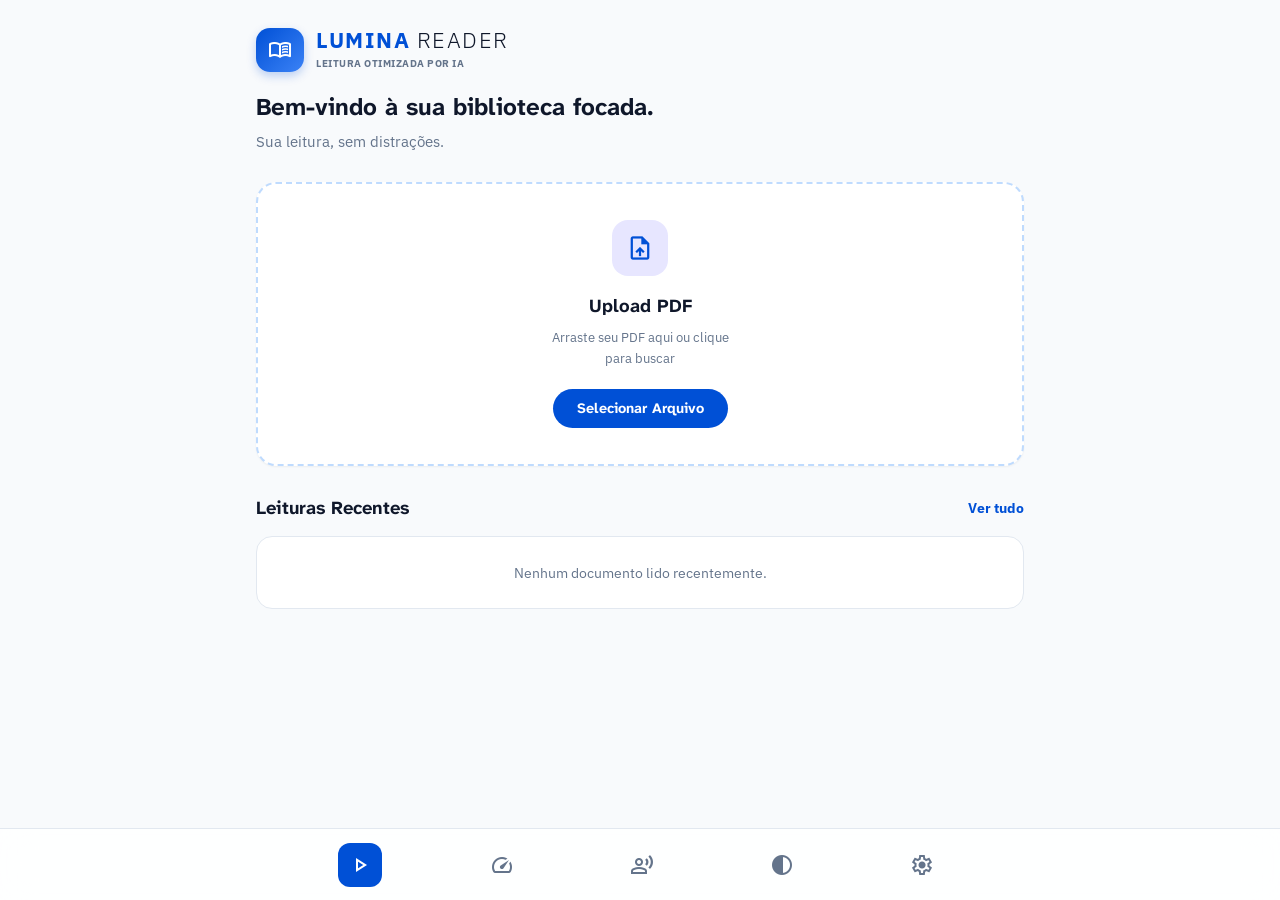
==== index.html @ 20fd76d9 "feat: init clean project" ====
<!-- Lumina Reader - Duas Telas Premium (Upload & Reader) -->
<!DOCTYPE html>
<html class="light" lang="pt-BR">
<head>
  <meta charset="utf-8"/>
  <meta name="viewport" content="width=device-width, initial-scale=1.0"/>
  <title>Lumina Reader</title>
  
  <!-- Fonts -->
  <link href="https://fonts.googleapis.com/css2?family=IBM+Plex+Sans:wght@400;500;700&display=swap" rel="stylesheet"/>
  <link href="https://fonts.googleapis.com/css2?family=Atkinson+Hyperlegible+Next:wght@400;700;800&family=Inter:wght@400;700&display=swap" rel="stylesheet"/>
  <link href="https://fonts.googleapis.com/css2?family=Material+Symbols+Outlined:wght,FILL@100..700,0..1&display=swap" rel="stylesheet"/>
  
  <!-- Estilos Externos -->
  <link href="/static/style.css" rel="stylesheet"/>
</head>
<body>

  <!-- ================= TELA 1: PÁGINA INICIAL (HOME) ================= -->
  <div id="home-view" class="view-container">
    <main class="home-main">
      <section class="welcome-section">
        <div class="logo-container" style="display: flex; align-items: center; gap: 12px; margin-bottom: 20px;">
          <div class="logo-icon" style="background: linear-gradient(135deg, var(--color-brand), #3b82f6); padding: 10px 12px; border-radius: 14px; color: white; display: flex; align-items: center; justify-content: center; box-shadow: 0 4px 10px rgba(0, 80, 214, 0.25);">
            <span class="material-symbols-outlined" style="font-size: 24px;">menu_book</span>
          </div>
          <div>
            <div class="logo-text" style="font-size: 1.4rem; font-weight: 900; letter-spacing: 1.5px; color: var(--color-brand); line-height: 1.1;">LUMINA <span style="font-weight: 300; color: var(--color-text);">READER</span></div>
            <div style="font-size: 0.65rem; font-weight: 700; color: var(--color-muted); letter-spacing: 0.5px; text-transform: uppercase; margin-top: 2px;">Leitura Otimizada por IA</div>
          </div>
        </div>
        <h1>Bem-vindo à sua biblioteca focada.</h1>
        <p>Sua leitura, sem distrações.</p>
      </section>
      
      <section class="upload-section">
        <div id="drop-zone" class="upload-zone">
          <div class="upload-icon-wrapper">
            <span class="material-symbols-outlined upload-icon-symbol">upload_file</span>
          </div>
          <h3>Upload PDF</h3>
          <p>Arraste seu PDF aqui ou clique para buscar</p>
          <button id="select-btn" class="btn">Selecionar Arquivo</button>
          <input id="file-input" type="file" accept=".pdf" class="hidden"/>
        </div>
      </section>
      
      <section class="recent-section">
        <div class="recent-header">
          <h2>Leituras Recentes</h2>
          <a href="#" class="view-all-link">Ver tudo</a>
        </div>
        
        <div class="recent-list">
          <div class="no-recent-message" style="text-align: center; padding: 24px; color: var(--color-muted); font-size: 0.9rem; background: var(--bg-card); border-radius: 16px; border: 1px solid var(--color-border); width: 100%;">
            Nenhum documento lido recentemente.
          </div>
        </div>
      </section>
    </main>

    <!-- Barra de Navegação Inferior da Home -->
    <nav class="bottom-nav">
      <button class="nav-btn active">
        <span class="material-symbols-outlined nav-icon-play">play_arrow</span>
      </button>
      <button class="nav-btn">
        <span class="material-symbols-outlined">speed</span>
      </button>
      <button class="nav-btn">
        <span class="material-symbols-outlined">record_voice_over</span>
      </button>
      <button class="nav-btn" id="theme-toggle">
        <span class="material-symbols-outlined">contrast</span>
      </button>
      <button class="nav-btn">
        <span class="material-symbols-outlined">settings</span>
      </button>
    </nav>
  </div>


  <!-- ================= TELA 2: LEITOR DE PDF (READER) ================= -->
  <div id="reader-view" class="view-container hidden">
    <header class="reader-header">
      <button class="icon-btn" id="back-btn">
        <span class="material-symbols-outlined">arrow_back</span>
      </button>
      <div class="logo" id="header-title">O Capital - Livro I</div>
      <button class="icon-btn" id="search-btn">
        <span class="material-symbols-outlined">search</span>
      </button>
    </header>
    
    <main class="reader-main">
      <!-- Área de Exibição do Texto Extraído em Blocos -->
      <section id="text-container">
        <!-- Banner informativo sobre clique para leitura -->
        <div class="info-banner">
          <span class="material-symbols-outlined info-banner-icon">info</span>
          <span>Clique em qualquer bloco para ouvir a leitura em voz alta.</span>
        </div>
        <div id="text-content">
          <!-- Preenchido dinamicamente com os cards -->
        </div>
      </section>
    </main>

    <!-- Controlador de Áudio/Playback Inferior -->
    <div class="playback-controller">
      <!-- Seletor de Voz -->
      <div class="voice-selector-row">
        <button class="controller-pill-btn" id="voice-btn">
          <span class="material-symbols-outlined pill-icon">person</span>
          <span id="active-voice-label">Francisca (Feminina)</span>
        </button>
        <!-- Menu Flutuante de Vozes -->
        <div class="voice-dropdown hidden" id="voice-dropdown-menu">
          <button class="voice-option active" data-voice="pt-BR-FranciscaNeural" data-provider="local">Francisca (Feminina)</button>
          <button class="voice-option" data-voice="pt-BR-AntonioNeural" data-provider="local">Antônio (Masculino)</button>
        </div>
      </div>

      <!-- Controles de Playback -->
      <div class="playback-controls-row">
        <button class="control-icon-btn" id="prev-btn">
          <span class="material-symbols-outlined">skip_previous</span>
        </button>
        <button class="play-main-btn" id="play-pause-btn">
          <span class="material-symbols-outlined" id="play-icon-symbol">play_arrow</span>
        </button>
        <button class="control-icon-btn" id="next-btn">
          <span class="material-symbols-outlined">skip_next</span>
        </button>
      </div>

      <!-- Seletor de Velocidade -->
      <div class="speed-selector-row">
        <button class="controller-pill-btn" id="speed-btn">
          <span class="material-symbols-outlined pill-icon">link</span>
          <span id="active-speed-label">1.2x</span>
          <span class="material-symbols-outlined dropdown-arrow">arrow_drop_down</span>
        </button>
        <!-- Menu Flutuante de Velocidades -->
        <div class="speed-dropdown hidden" id="speed-dropdown-menu">
          <button class="speed-option" data-speed="0.8">0.8x</button>
          <button class="speed-option" data-speed="1.0">1.0x</button>
          <button class="speed-option active" data-speed="1.2">1.2x</button>
          <button class="speed-option" data-speed="1.5">1.5x</button>
          <button class="speed-option" data-speed="2.0">2.0x</button>
        </div>
      </div>
    </div>
  </div>

  <!-- Reprodutor de Áudio Oculto (Controlado programaticamente via JS) -->
  <audio id="audio-player" class="hidden"></audio>

  <!-- Scripts Externos -->
  <script src="/static/main.js"></script>
</body>
</html>
---- static/style.css ----
/* 🎨 CSS Premium Lumina Reader - Redesign Completo (SPA Duas Telas) */

:root {
  --font-title: 'Atkinson Hyperlegible Next', 'Inter', sans-serif;
  --font-body: 'IBM Plex Sans', sans-serif;

  /* Palette de cores claras inspirada na imagem */
  --bg-primary: #f8fafc;
  --bg-card: #ffffff;
  --color-text: #0f172a;
  --color-muted: #64748b;
  --color-brand: #0050d6;
  --color-brand-hover: #0040b0;
  --color-border: #e2e8f0;
  
  --shadow-sm: 0 1px 2px 0 rgba(0, 0, 0, 0.05);
  --shadow-md: 0 4px 6px -1px rgba(0, 0, 0, 0.1), 0 2px 4px -1px rgba(0, 0, 0, 0.06);
  --shadow-lg: 0 10px 15px -3px rgba(0, 0, 0, 0.1), 0 4px 6px -2px rgba(0, 0, 0, 0.05);
}

/* Modo Escuro Premium */
html.dark {
  --bg-primary: #0f172a;
  --bg-card: #1e293b;
  --color-text: #f8fafc;
  --color-muted: #94a3b8;
  --color-brand: #3b82f6;
  --color-brand-hover: #60a5fa;
  --color-border: #334155;
}

* {
  box-sizing: border-box;
  margin: 0;
  padding: 0;
}

body {
  background-color: var(--bg-primary);
  color: var(--color-text);
  font-family: var(--font-body);
  line-height: 1.6;
  min-height: 100vh;
  display: flex;
  justify-content: center;
  align-items: center;
  overflow: hidden;
  transition: background-color 0.3s;
}

/* ================= CONTAINER PRINCIPAL (TELA CHEIA RESPONSIVO) ================= */
.view-container {
  width: 100%;
  height: 100vh;
  background-color: var(--bg-primary);
  overflow: hidden;
  position: relative;
  display: flex;
  flex-direction: column;
  transition: background-color 0.3s;
}

.hidden {
  display: none !important;
}

/* Botões de Ícones Comuns */
.icon-btn {
  background: none;
  border: none;
  color: var(--color-muted);
  cursor: pointer;
  padding: 8px;
  border-radius: 50%;
  display: flex;
  align-items: center;
  justify-content: center;
  transition: background-color 0.2s, color 0.2s;
}

.icon-btn:hover {
  background-color: var(--color-border);
  color: var(--color-text);
}


/* ================= TELA 1: HOME VIEW ================= */
.home-main {
  flex: 1;
  overflow-y: auto;
  padding: 28px 32px 100px 32px;
  display: flex;
  flex-direction: column;
  gap: 28px;
  align-items: center;
}

.welcome-section, .upload-section, .recent-section {
  width: 100%;
  max-width: 768px;
}

/* Scrollbar invisível */
.home-main::-webkit-scrollbar, .reader-main::-webkit-scrollbar {
  display: none;
}

.welcome-section h1 {
  font-family: var(--font-title);
  font-weight: 700;
  font-size: 1.5rem;
  color: var(--color-text);
  margin-bottom: 6px;
  line-height: 1.3;
}

.welcome-section p {
  color: var(--color-muted);
  font-size: 0.95rem;
}

/* Área de Upload */
.upload-zone {
  background-color: var(--bg-card);
  border: 2px dashed #bfdbfe;
  border-radius: 20px;
  padding: 36px 20px;
  text-align: center;
  cursor: pointer;
  transition: all 0.3s ease;
  box-shadow: var(--shadow-sm);
  display: flex;
  flex-direction: column;
  align-items: center;
}

.upload-zone:hover, .upload-zone.dragover {
  border-color: var(--color-brand);
  background-color: rgba(37, 99, 235, 0.03);
  transform: translateY(-2px);
}

.upload-icon-wrapper {
  width: 56px;
  height: 56px;
  background-color: #e7e6ff;
  border-radius: 16px;
  display: flex;
  align-items: center;
  justify-content: center;
  margin-bottom: 16px;
}

.upload-icon-symbol {
  font-size: 28px;
  color: var(--color-brand);
}

.upload-zone h3 {
  font-family: var(--font-title);
  font-size: 1.15rem;
  font-weight: 700;
  margin-bottom: 6px;
}

.upload-zone p {
  font-size: 0.825rem;
  color: var(--color-muted);
  margin-bottom: 20px;
  max-width: 180px;
}

.btn {
  background-color: var(--color-brand);
  color: #ffffff;
  border: none;
  padding: 10px 24px;
  border-radius: 9999px;
  font-family: var(--font-title);
  font-weight: 700;
  font-size: 0.9rem;
  cursor: pointer;
  transition: background-color 0.2s, transform 0.1s;
}

.btn:hover {
  background-color: var(--color-brand-hover);
}

.btn:active {
  transform: scale(0.97);
}

/* Leituras Recentes */
.recent-header {
  display: flex;
  justify-content: space-between;
  align-items: center;
  margin-bottom: 12px;
}

.recent-header h2 {
  font-family: var(--font-title);
  font-size: 1.15rem;
  font-weight: 700;
}

.view-all-link {
  font-size: 0.85rem;
  color: var(--color-brand);
  font-weight: 700;
  text-decoration: none;
}

.recent-list {
  display: flex;
  flex-direction: column;
  gap: 12px;
}

.recent-item {
  background-color: var(--bg-card);
  border: 1px solid var(--color-border);
  border-radius: 16px;
  padding: 14px;
  display: flex;
  align-items: center;
  gap: 12px;
  cursor: pointer;
  transition: transform 0.2s, box-shadow 0.2s;
  box-shadow: var(--shadow-sm);
}

.recent-item:hover {
  transform: translateY(-1px);
  box-shadow: var(--shadow-md);
}

.recent-icon-wrapper {
  width: 40px;
  height: 40px;
  background-color: #e7e6ff;
  border-radius: 10px;
  display: flex;
  align-items: center;
  justify-content: center;
}

.recent-icon {
  color: var(--color-brand);
  font-size: 20px;
}

.recent-info {
  flex: 1;
  min-width: 0;
}

.recent-title {
  font-size: 0.875rem;
  font-weight: 700;
  color: var(--color-text);
  margin-bottom: 6px;
  white-space: nowrap;
  overflow: hidden;
  text-overflow: ellipsis;
}

.progress-bar-container {
  height: 5px;
  background-color: #e2e8f0;
  border-radius: 999px;
  overflow: hidden;
}

.progress-bar-fill {
  height: 100%;
  background-color: var(--color-brand);
  border-radius: 999px;
}

.recent-percentage {
  font-size: 0.775rem;
  color: var(--color-muted);
  white-space: nowrap;
}

/* Nav Inferior da Home */
.bottom-nav {
  position: absolute;
  bottom: 0;
  left: 0;
  width: 100%;
  height: 72px;
  background-color: rgba(255, 255, 255, 0.85);
  backdrop-filter: blur(16px);
  -webkit-backdrop-filter: blur(16px);
  border-top: 1px solid var(--color-border);
  display: flex;
  justify-content: space-around;
  align-items: center;
  padding: 0 32px;
  z-index: 10;
  transition: padding 0.3s;
}

@media (min-width: 768px) {
  .bottom-nav {
    padding: 0 calc((100% - 768px) / 2 + 32px);
  }
}

html.dark .bottom-nav {
  background-color: rgba(30, 41, 59, 0.85);
}

.nav-btn {
  background: none;
  border: none;
  color: var(--color-muted);
  cursor: pointer;
  display: flex;
  align-items: center;
  justify-content: center;
  width: 40px;
  height: 40px;
  transition: all 0.2s;
}

.nav-btn span {
  font-size: 24px;
}

.nav-btn.active {
  color: var(--color-brand);
}

.bottom-nav .nav-btn.active {
  background-color: var(--color-brand);
  color: #ffffff !important;
  border-radius: 12px;
  width: 44px;
  height: 44px;
}

.nav-icon-play {
  font-size: 24px !important;
}


/* ================= TELA 2: READER VIEW ================= */
.reader-header {
  height: 60px;
  width: 100%;
  border-bottom: 1px solid var(--color-border);
  display: flex;
  justify-content: space-between;
  align-items: center;
  padding: 0 32px;
  background-color: var(--bg-card);
  z-index: 10;
  transition: padding 0.3s;
}

@media (min-width: 768px) {
  .reader-header {
    padding: 0 calc((100% - 768px) / 2 + 32px);
  }
}

.reader-header .logo {
  font-family: var(--font-title);
  font-weight: 700;
  font-size: 1rem;
  color: var(--color-text);
  white-space: nowrap;
  overflow: hidden;
  text-overflow: ellipsis;
  max-width: 200px;
}

.reader-main {
  flex: 1;
  overflow-y: auto;
  padding: 24px 32px 160px 32px;
  background-color: var(--bg-primary);
}

#text-content {
  display: flex;
  flex-direction: column;
  max-width: 768px;
  margin: 0 auto;
  width: 100%;
}

/* Título de Seção formatado */
.reading-section-title {
  font-family: var(--font-title);
  font-weight: 800;
  font-size: 1.5rem;
  color: var(--color-text);
  margin-top: 12px;
  margin-bottom: 24px;
  position: relative;
  display: inline-block;
  padding: 8px 24px;
  border-radius: 8px;
}

.reading-section-title::after {
  content: '';
  position: absolute;
  left: 24px;
  bottom: 0;
  width: 60px;
  height: 4px;
  background-color: var(--color-brand);
  border-radius: 2px;
}

/* Blocos de Texto - Cards Estilo Karaoke */
.clickable-block {
  cursor: pointer;
  border-left: 4px solid transparent;
  transition: all 0.25s cubic-bezier(0.4, 0, 0.2, 1);
  margin-bottom: 16px;
}

.clickable-block p {
  font-size: 0.975rem;
  color: var(--color-text);
  line-height: 1.6;
}

.clickable-block strong {
  color: var(--color-brand);
  font-weight: 700;
}

.clickable-block:hover {
  border-left-color: var(--color-border);
}

/* Card Tipo 1: Definição */
.reading-block {
  background-color: var(--bg-card);
  border: 1px solid var(--color-border);
  border-radius: 12px;
  padding: 20px 24px;
  box-shadow: var(--shadow-sm);
}

.reading-block p {
  margin-bottom: 12px;
}

.reading-block p:last-child {
  margin-bottom: 0;
}

.reading-block ul, .reading-block ol {
  padding-left: 20px;
  margin-top: 12px;
  margin-bottom: 12px;
}

.reading-block li {
  margin-bottom: 8px;
  font-size: 0.975rem;
  line-height: 1.6;
}

.reading-block li:last-child {
  margin-bottom: 0;
}

/* Card Tipo 1.1: Fundo Lavanda/Azul Suave */
.reading-block.definition {
  background-color: #eef2ff;
  border-color: #c7d2fe;
}

html.dark .reading-block.definition {
  background-color: rgba(59, 130, 246, 0.1);
  border-color: rgba(59, 130, 246, 0.25);
}

/* Card Tipo 2: Borda Azul na Esquerda */
.reading-block.bordered {
  border-left: 4px solid var(--color-brand) !important;
  background-color: var(--bg-card);
}

/* Card Tipo 1.2: Atenção / Alerta (Soft Amber) */
.reading-block.warning {
  background-color: #fffbeb;
  border-color: #fde68a;
  border-left: 4px solid #f59e0b !important;
}

html.dark .reading-block.warning {
  background-color: rgba(245, 158, 11, 0.08);
  border-color: rgba(245, 158, 11, 0.25);
}

/* Card Tipo 1.3: Citação (Soft Grey / Itálico) */
.reading-block.quote {
  background-color: var(--bg-primary);
  border-color: var(--color-border);
  border-left: 4px solid var(--color-muted) !important;
  font-style: italic;
}

/* Tag de Destaque Marcador de Texto (Highlight Pen) */
mark {
  background-color: #fef08a;
  color: #1e293b;
  padding: 2px 6px;
  border-radius: 4px;
  font-weight: 600;
}

html.dark mark {
  background-color: #ca8a04;
  color: #ffffff;
}

/* Badges / Etiquetas Pills */
.badge {
  background-color: #e2e8f0;
  color: #475569;
  padding: 2px 8px;
  border-radius: 9999px;
  font-size: 0.725rem;
  font-weight: 700;
  text-transform: uppercase;
  letter-spacing: 0.05em;
  display: inline-block;
  margin-right: 8px;
  margin-bottom: 8px;
  vertical-align: middle;
}

html.dark .badge {
  background-color: #334155;
  color: #cbd5e1;
}

/* Subtítulos dentro dos cards */
.reading-block h3 {
  font-family: var(--font-title);
  font-size: 1.1rem;
  font-weight: 700;
  color: var(--color-text);
  margin-bottom: 8px;
}

.reading-block h3:not(:first-child) {
  margin-top: 16px;
}

/* Destaque Ativo de Leitura (Karaoke) */
.clickable-block.highlight {
  border-left-color: var(--color-brand) !important;
  background-color: rgba(37, 99, 235, 0.05) !important;
  transform: translateX(4px);
}

.reading-block.definition.highlight {
  background-color: rgba(37, 99, 235, 0.08) !important;
  border-color: var(--color-brand) !important;
}

.reading-block.warning.highlight {
  background-color: rgba(245, 158, 11, 0.12) !important;
  border-color: #f59e0b !important;
}

.reading-block.quote.highlight {
  background-color: rgba(100, 116, 139, 0.06) !important;
  border-color: var(--color-muted) !important;
}


/* ================= CONTROLADOR DE AUDIO INFERIOR (READER) ================= */
.playback-controller {
  position: absolute;
  bottom: 0;
  left: 0;
  width: 100%;
  background-color: var(--bg-card);
  border-top: 1px solid var(--color-border);
  padding: 16px 20px 24px 20px;
  display: flex;
  flex-direction: column;
  align-items: center;
  gap: 16px;
  z-index: 10;
  box-shadow: 0 -4px 10px -2px rgba(0, 0, 0, 0.05);
}

/* Botões estilo Pílula (Voz / Velocidade) */
.controller-pill-btn {
  background: none;
  border: none;
  padding: 4px 12px;
  display: flex;
  align-items: center;
  gap: 6px;
  font-family: var(--font-title);
  font-size: 0.8rem;
  font-weight: 500;
  color: var(--color-muted);
  cursor: pointer;
  transition: opacity 0.2s;
}

.controller-pill-btn:hover {
  opacity: 0.8;
}

.pill-icon {
  font-size: 18px !important;
}

#voice-btn .pill-icon {
  color: var(--color-brand);
}

#speed-btn .pill-icon {
  color: var(--color-muted);
}

.dropdown-arrow {
  font-size: 18px !important;
  color: var(--color-muted);
}

/* Controles de Reprodução */
.playback-controls-row {
  display: flex;
  align-items: center;
  gap: 28px;
}

.control-icon-btn {
  background: none;
  border: none;
  color: var(--color-text);
  cursor: pointer;
  width: 40px;
  height: 40px;
  display: flex;
  align-items: center;
  justify-content: center;
  border-radius: 50%;
  transition: background-color 0.2s;
}

.control-icon-btn:hover {
  background-color: var(--bg-primary);
}

.control-icon-btn span {
  font-size: 28px;
}

/* Botão central Play */
.play-main-btn {
  background-color: var(--color-brand);
  color: #ffffff;
  border: none;
  width: 52px;
  height: 52px;
  border-radius: 50%;
  display: flex;
  align-items: center;
  justify-content: center;
  cursor: pointer;
  box-shadow: 0 4px 6px -1px rgba(37, 99, 235, 0.4);
  transition: all 0.2s;
}

.play-main-btn:hover {
  background-color: var(--color-brand-hover);
  transform: scale(1.03);
}

.play-main-btn:active {
  transform: scale(0.97);
}

.play-main-btn span {
  font-size: 28px;
}

/* Posicionamento dos dropdowns acima dos botões */
.voice-selector-row, .speed-selector-row {
  position: relative;
}

.voice-dropdown, .speed-dropdown {
  position: absolute;
  bottom: 40px;
  left: 50%;
  transform: translateX(-50%);
  background-color: var(--bg-card);
  border: 1px solid var(--color-border);
  border-radius: 12px;
  box-shadow: var(--shadow-lg);
  display: flex;
  flex-direction: column;
  padding: 6px;
  z-index: 100;
  min-width: 140px;
}

.voice-option, .speed-option {
  background: none;
  border: none;
  padding: 8px 12px;
  font-size: 0.8rem;
  font-family: var(--font-title);
  font-weight: 700;
  text-align: left;
  color: var(--color-text);
  border-radius: 8px;
  cursor: pointer;
  white-space: nowrap;
}

.voice-option:hover, .speed-option:hover {
  background-color: var(--bg-primary);
}

.voice-option.active, .speed-option.active {
  color: var(--color-brand);
  background-color: rgba(37, 99, 235, 0.05);
}

/* Info Banner no topo do Leitor */
.info-banner {
  background-color: #f0f7ff;
  border: 1px solid #bfdbfe;
  border-radius: 12px;
  padding: 12px 16px;
  display: flex;
  align-items: center;
  gap: 10px;
  font-size: 0.85rem;
  color: var(--color-brand);
  font-weight: 500;
  margin-bottom: 24px;
  max-width: 768px;
  margin-left: auto;
  margin-right: auto;
  width: 100%;
  box-sizing: border-box;
}

html.dark .info-banner {
  background-color: rgba(59, 130, 246, 0.08);
  border-color: rgba(59, 130, 246, 0.25);
}

.info-banner-icon {
  font-size: 18px !important;
  color: var(--color-brand);
}
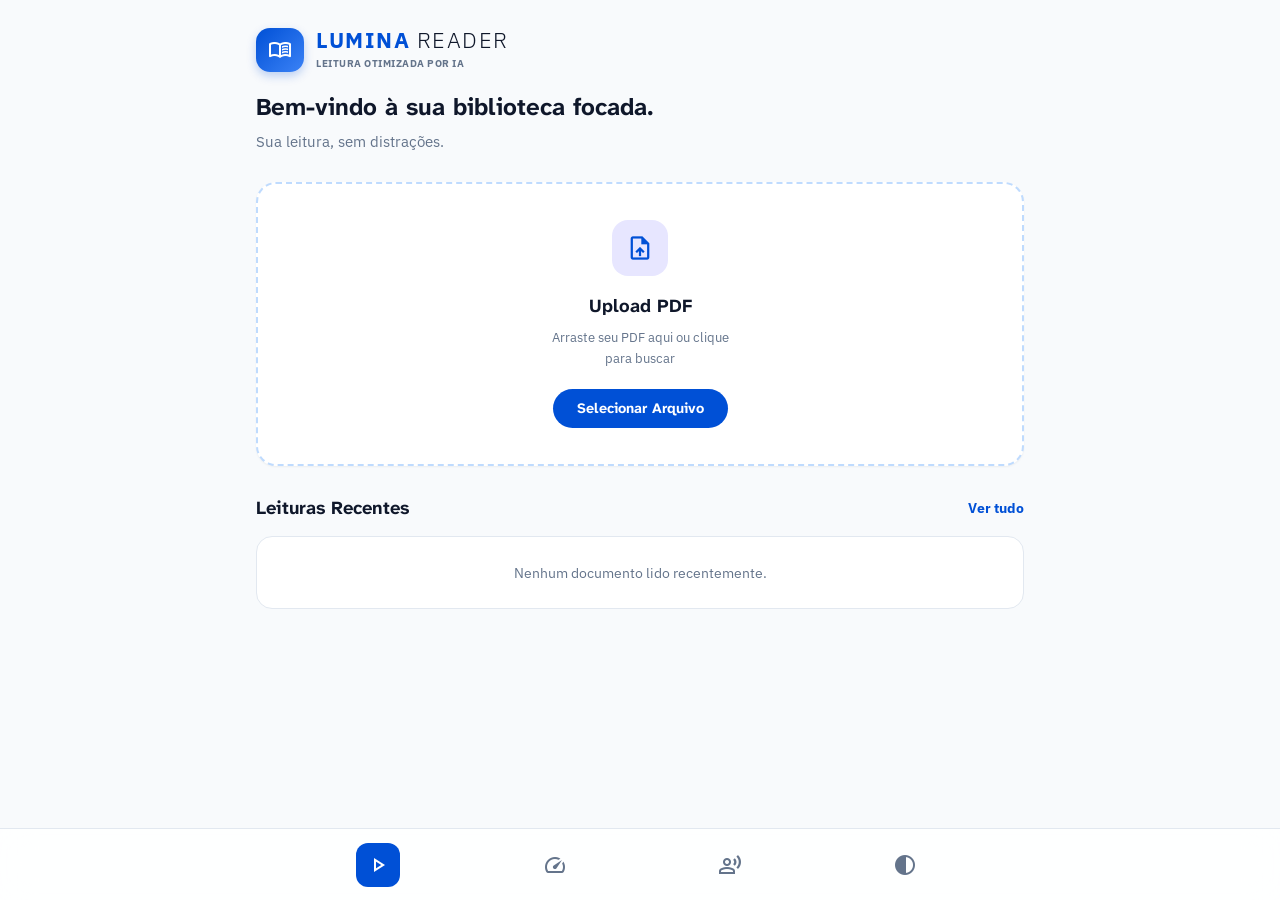
==== commit ded27a7d: "feat: hardcode Render server URL and remove settings gear icon" ====
--- a/index.html
+++ b/index.html
@@ -72,9 +72,6 @@
       </button>
       <button class="nav-btn" id="theme-toggle">
         <span class="material-symbols-outlined">contrast</span>
-      </button>
-      <button class="nav-btn">
-        <span class="material-symbols-outlined">settings</span>
       </button>
     </nav>
   </div>
